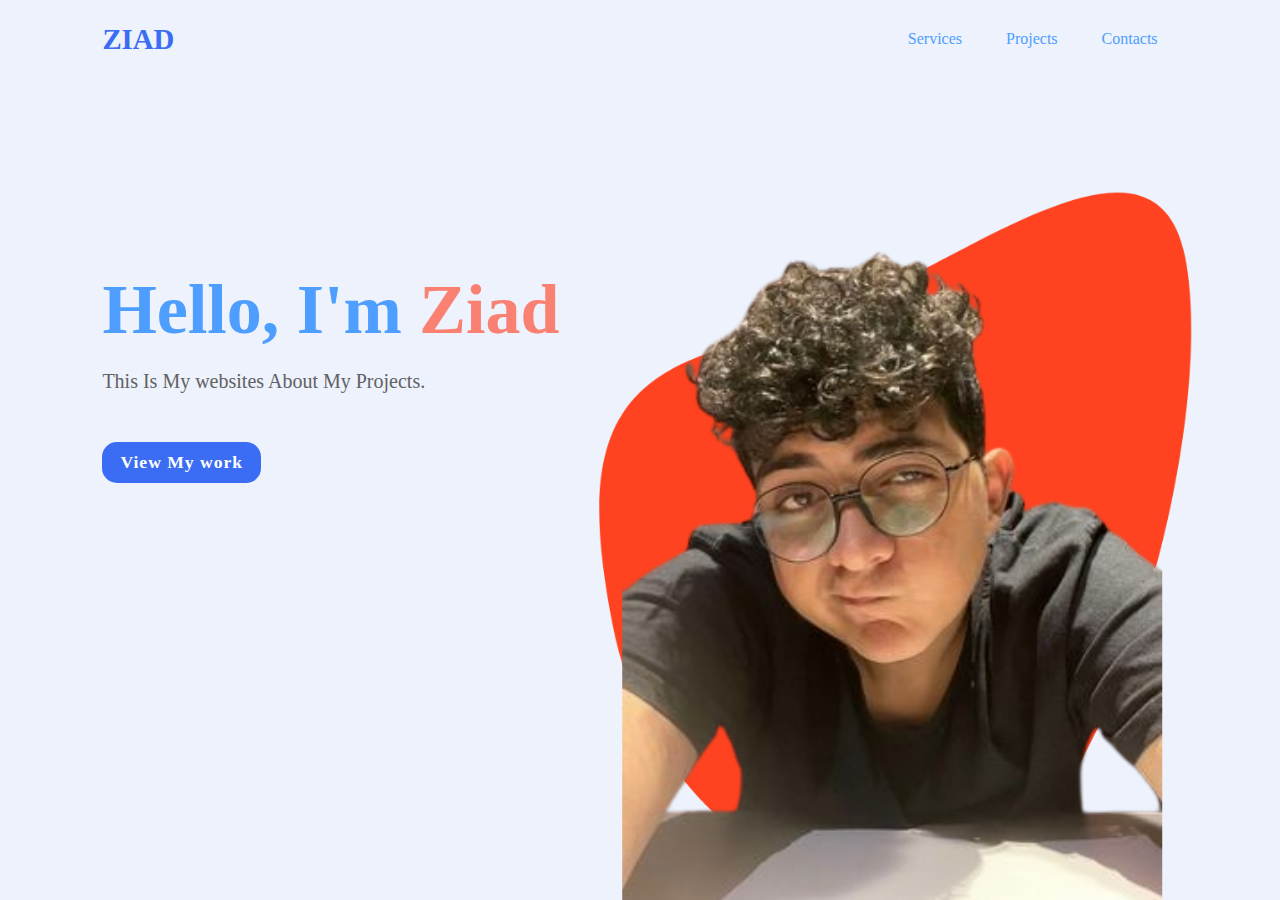
==== index.html @ b4b752c5 "Add files via upload" ====
<!DOCTYPE html>
<html lang="en">
<head>
    <meta charset="UTF-8">
    <meta name="viewport" content="width=device-width, initial-scale=1.0">
    <title>About Ziad</title>
    <link rel="stylesheet" text="text/css" href="style.css"/>
    <link rel="stylesheet" href="https://cdnjs.cloudflare.com/ajax/libs/font-awesome/6.6.0/css/all.min.css" integrity="sha512-Kc323vGBEqzTmouAECnVceyQqyqdsSiqLQISBL29aUW4U/M7pSPA/gEUZQqv1cwx4OnYxTxve5UMg5GT6L4JJg==" crossorigin="anonymous" referrerpolicy="no-referrer" />
</head>
<body>
    <div class="hero">
        <nav>
            <a href="#" class="logo">Ziad</a>
            <ul>
                <li><a href="">Services</a></li>
                <li><a href="">Projects</a></li>
                <li><a href="">Contacts</a></li>
            </ul>
        </nav>

        <div class="info">
            <h1>Hello, I'm <span>Ziad</span></h1>
            <p>This Is My websites About My Projects.</p>
            <a href="">View My work</a>
        </div>

        <div class="image-box">
            <img src="images/pattern.png" class="back-image">
            <img src="images/ziad_2-removebg-preview.png" class="main-image">
        </div>

        <div class="social-links">
            <a href="https://discord.gg/5wDFZV3utG"><i class="fab fa-discord"></i></a>
            <a href=""><i class="fab fa-github"></i></a>
            <a href="https://www.instagram.com/zeyadzeineldin/"><i class="fab fa-instagram"></i></a>
            <a href="https://open.spotify.com/user/31mowbslo7344udi6caacuaafa4y?si=a002e89d17e04e0f"><i class="fab fa-spotify"></i></a>
        </div>
    </div>
    
</body>
</html>
---- style.css ----
*{
    font-family: 'poppiins','sans-serif';
    margin: 0;
    padding: 0;
    box-sizing: border-box;
    scroll-behavior: smooth;
}

.hero{
    height: 100vh;
    width: 100%;
    background: #edf2fc;
    position: relative;
    /*
    background-image: url(images/R.jfif);
    */
}


.logo{
    color: #3a6cf4;
    text-decoration: none;
    display: flex;
    text-transform: uppercase;
    font-weight: 700;
    font-size: 1.8em;
}

nav{
    width: 84%;
    margin: auto;
    padding: 20px 0;
    display: flex;
    align-items: center;
    justify-content: space-between;
}

nav ul li{
    display: inline-block;
    list-style: none;
    margin: 10px 20px;
}

nav ul li a{
    text-decoration: none;
    color:#4e9eff;
}

nav ul li a:hover{
    color: red;
}

.info{
    margin-left: 8%;
    margin-top: 15%;
}

.info h1{
    font-size: 70px;
    color: #4e9eff;
    margin-bottom: 20px;
}

span{
    color:salmon;
}

.info p{
    color: #606163;
    line-height: 22px;
    margin-bottom: 20px;
    font-size: 20px;
}

.info a{
    color: #fff;
    background-color: #3a6cf4;
    text-decoration: none;
    font-size: 1.1em;
    font-weight: 600;
    display: inline-block;
    padding: 10px 18px;
    letter-spacing: 1px;
    border-radius: 5px;
    border-radius: 15px;
    margin: 30px 0;
    margin-bottom: 40px;
    transition: 0.7s ease;
}

.info a:hover{
    background-color: #0a49f6;
    transform: scale(1.1);
}

.image-box{
    width: 45%;
    height: 80%;
    position: absolute;
    bottom: 0;
    right: 100px;
}

.image-box img{
    height: 100%;
    position: absolute;
    left: 50%;
    bottom: 0;
    transform: translateX(-50%);
    transition: bottom 1s, left 1s;
}

.image-box:hover .back-image{
    bottom: 40px;
}

.image-box:hover .main-image{
    left: 54%;
}

.social-links{
    margin-left: 8%;
    margin-top: 100px;
}

.social-links a{
    font-size: 30px;
    color: #606163;
    margin-right: 20px;
}

.social-links a:hover{
    color: #3a6cf4;
}
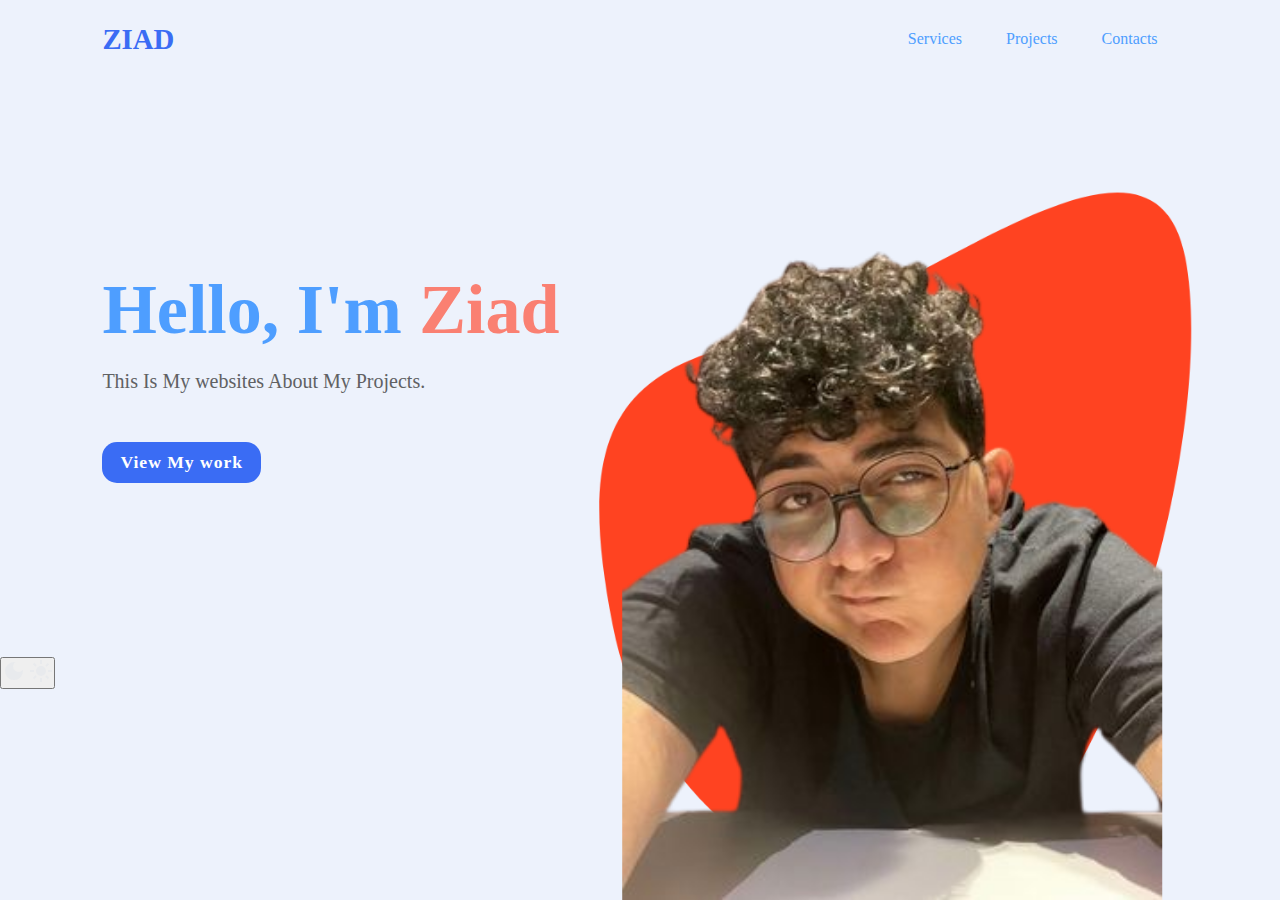
==== commit 424cd863: "Update index.html" ====
--- a/index.html
+++ b/index.html
@@ -35,7 +35,12 @@
             <a href="https://www.instagram.com/zeyadzeineldin/"><i class="fab fa-instagram"></i></a>
             <a href="https://open.spotify.com/user/31mowbslo7344udi6caacuaafa4y?si=a002e89d17e04e0f"><i class="fab fa-spotify"></i></a>
         </div>
+
+        <button id="theme-switch">
+    <svg xmlns="http://www.w3.org/2000/svg" height="24px" viewBox="0 -960 960 960" width="24px" fill="#e8eaed"><path d="M480-120q-150 0-255-105T120-480q0-150 105-255t255-105q14 0 27.5 1t26.5 3q-41 29-65.5 75.5T444-660q0 90 63 153t153 63q55 0 101-24.5t75-65.5q2 13 3 26.5t1 27.5q0 150-105 255T480-120Z"/></svg>
+    <svg xmlns="http://www.w3.org/2000/svg" height="24px" viewBox="0 -960 960 960" width="24px" fill="#e8eaed"><path d="M480-280q-83 0-141.5-58.5T280-480q0-83 58.5-141.5T480-680q83 0 141.5 58.5T680-480q0 83-58.5 141.5T480-280ZM200-440H40v-80h160v80Zm720 0H760v-80h160v80ZM440-760v-160h80v160h-80Zm0 720v-160h80v160h-80ZM256-650l-101-97 57-59 96 100-52 56Zm492 496-97-101 53-55 101 97-57 59Zm-98-550 97-101 59 57-100 96-56-52ZM154-212l101-97 55 53-97 101-59-57Z"/></svg>
+</button>
     </div>
     
 </body>
-</html>+</html>
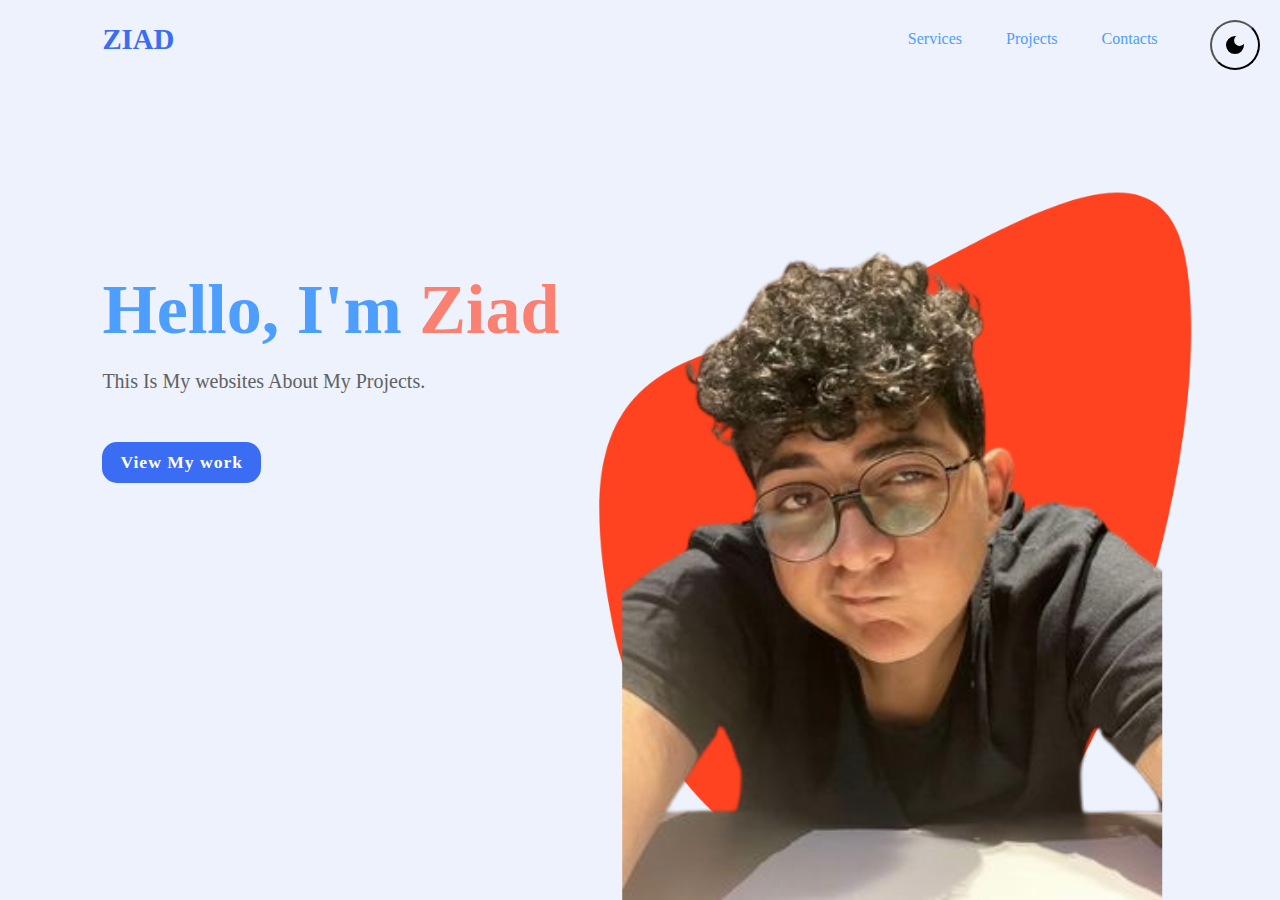
==== commit b2c69893: "Update index.html" ====
--- a/index.html
+++ b/index.html
@@ -35,8 +35,9 @@
             <a href="https://www.instagram.com/zeyadzeineldin/"><i class="fab fa-instagram"></i></a>
             <a href="https://open.spotify.com/user/31mowbslo7344udi6caacuaafa4y?si=a002e89d17e04e0f"><i class="fab fa-spotify"></i></a>
         </div>
-
-        <button id="theme-switch">
+        
+        <div>
+<button id="theme-switch">
     <svg xmlns="http://www.w3.org/2000/svg" height="24px" viewBox="0 -960 960 960" width="24px" fill="#e8eaed"><path d="M480-120q-150 0-255-105T120-480q0-150 105-255t255-105q14 0 27.5 1t26.5 3q-41 29-65.5 75.5T444-660q0 90 63 153t153 63q55 0 101-24.5t75-65.5q2 13 3 26.5t1 27.5q0 150-105 255T480-120Z"/></svg>
     <svg xmlns="http://www.w3.org/2000/svg" height="24px" viewBox="0 -960 960 960" width="24px" fill="#e8eaed"><path d="M480-280q-83 0-141.5-58.5T280-480q0-83 58.5-141.5T480-680q83 0 141.5 58.5T680-480q0 83-58.5 141.5T480-280ZM200-440H40v-80h160v80Zm720 0H760v-80h160v80ZM440-760v-160h80v160h-80Zm0 720v-160h80v160h-80ZM256-650l-101-97 57-59 96 100-52 56Zm492 496-97-101 53-55 101 97-57 59Zm-98-550 97-101 59 57-100 96-56-52ZM154-212l101-97 55 53-97 101-59-57Z"/></svg>
 </button>
--- a/style.css
+++ b/style.css
@@ -131,4 +131,34 @@
 
 .social-links a:hover{
     color: #3a6cf4;
-}+}
+
+#theme-switch{
+    height: 50px;
+    width: 50px;
+    padding: 0;
+    border-radius: 50%;
+    background-color: var(--base-variant);
+    display: flex;
+    justify-content: center;
+    align-items: center;
+    position: fixed;
+    top: 20px;
+    right: 20px;
+}
+
+#theme-switch svg{
+    fill: var(--primary-color);
+}
+
+#theme-switch svg:last-child{
+    display: none;
+}
+
+.darkmode #theme-switch svg:first-child{
+    display: none;
+}
+
+.darkmode #theme-switch svg:last-child{
+    display: block;
+}
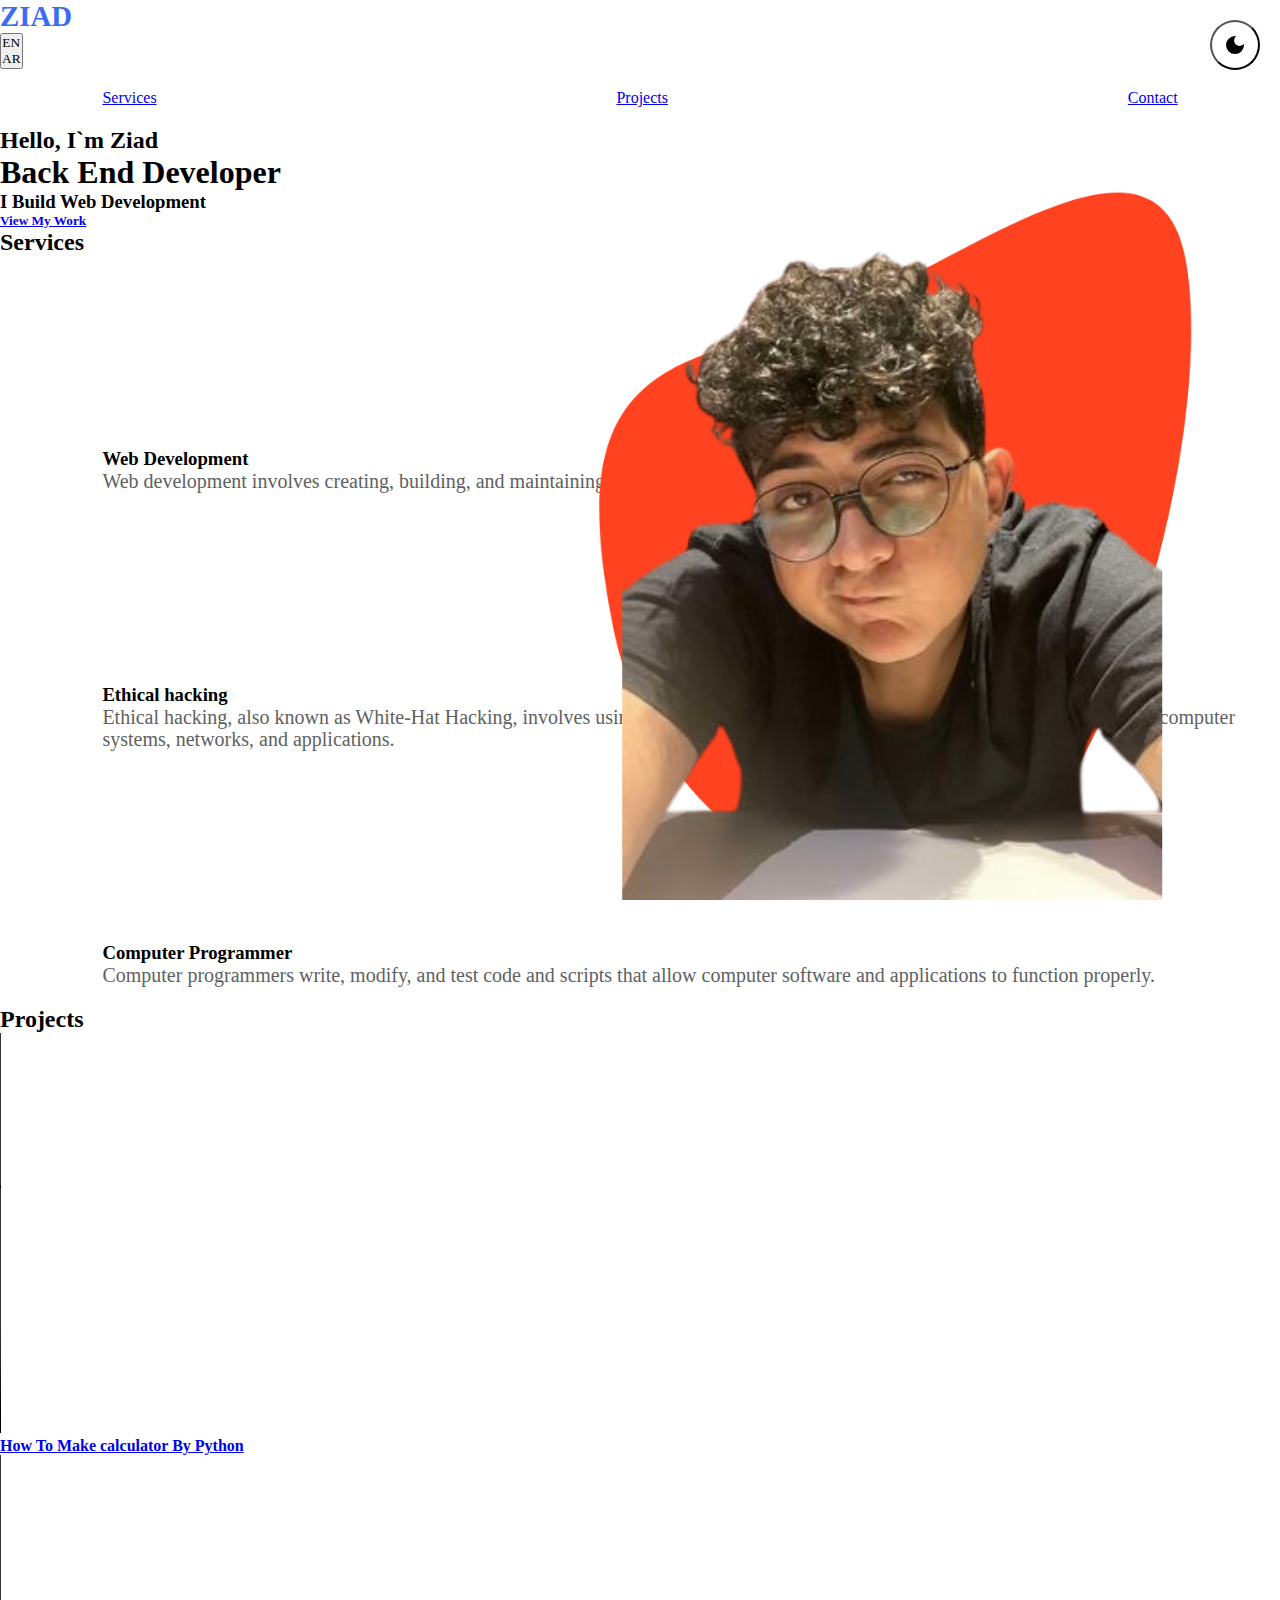
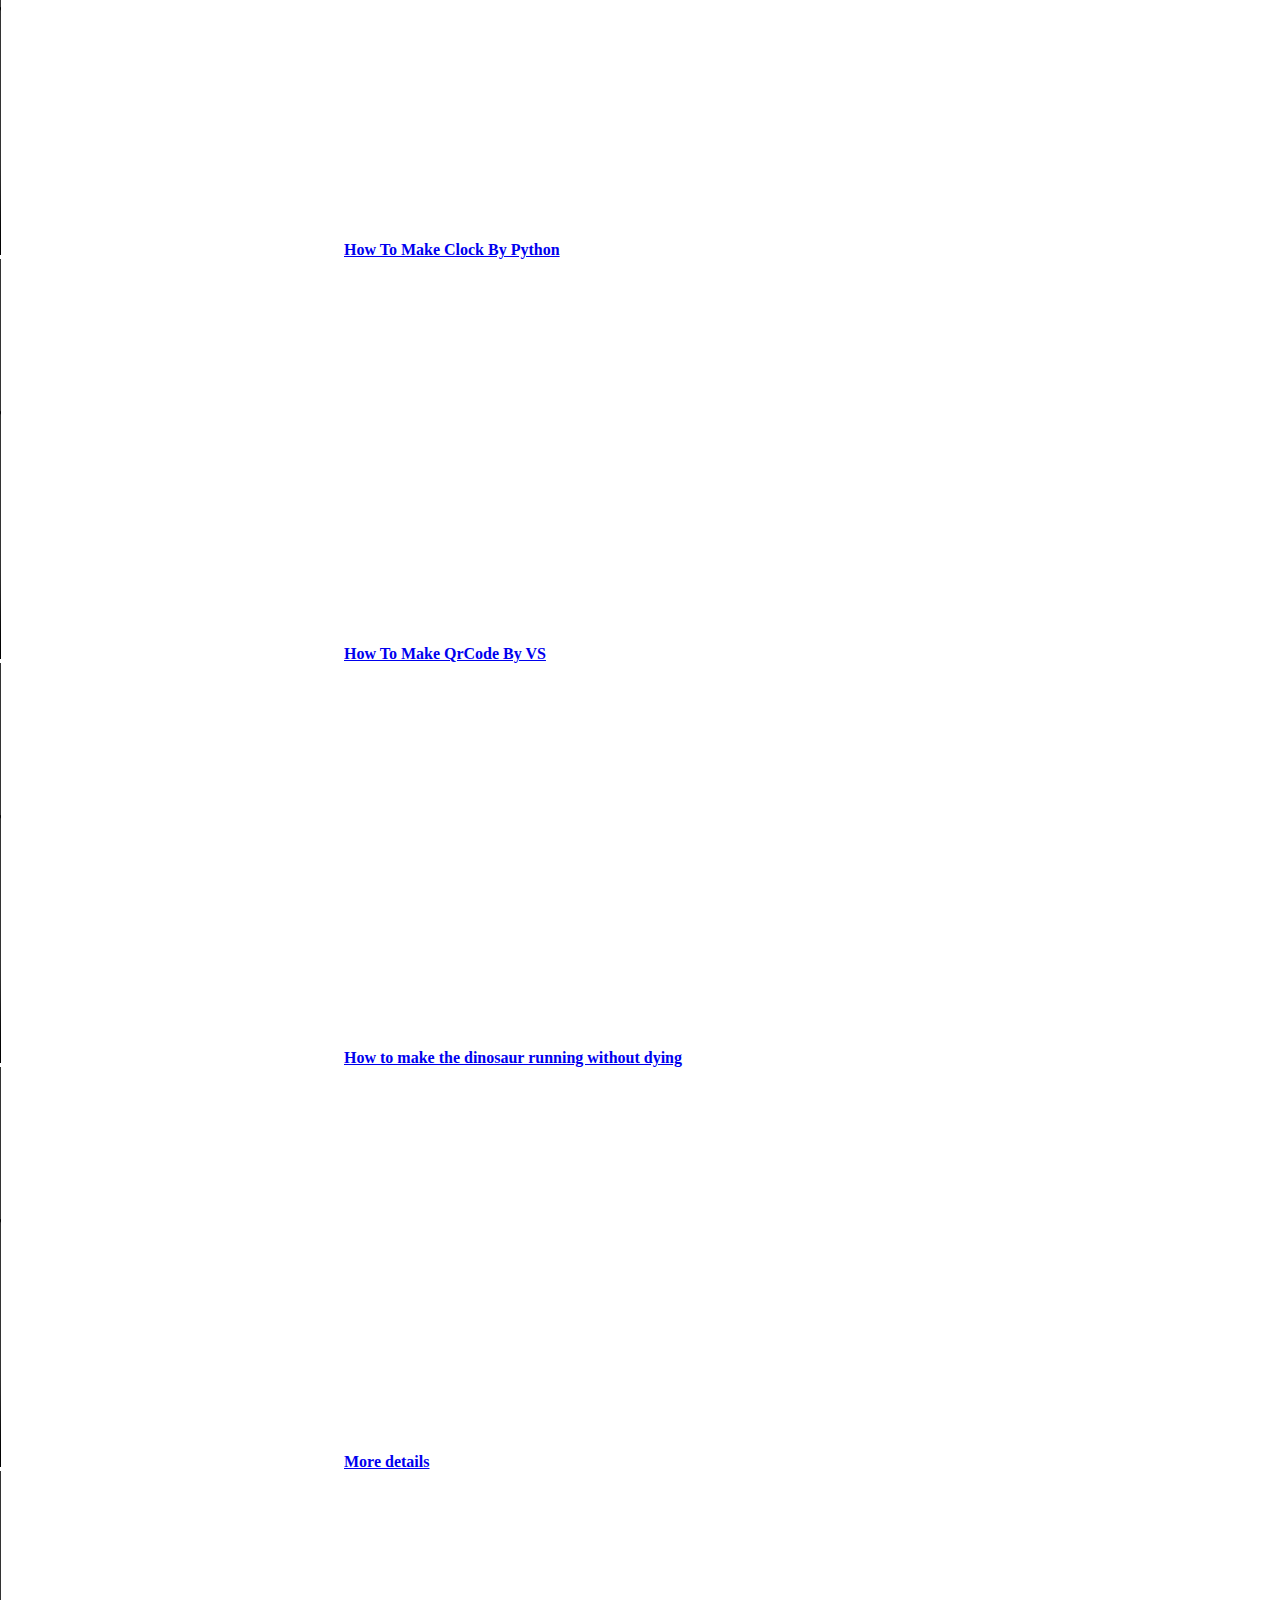
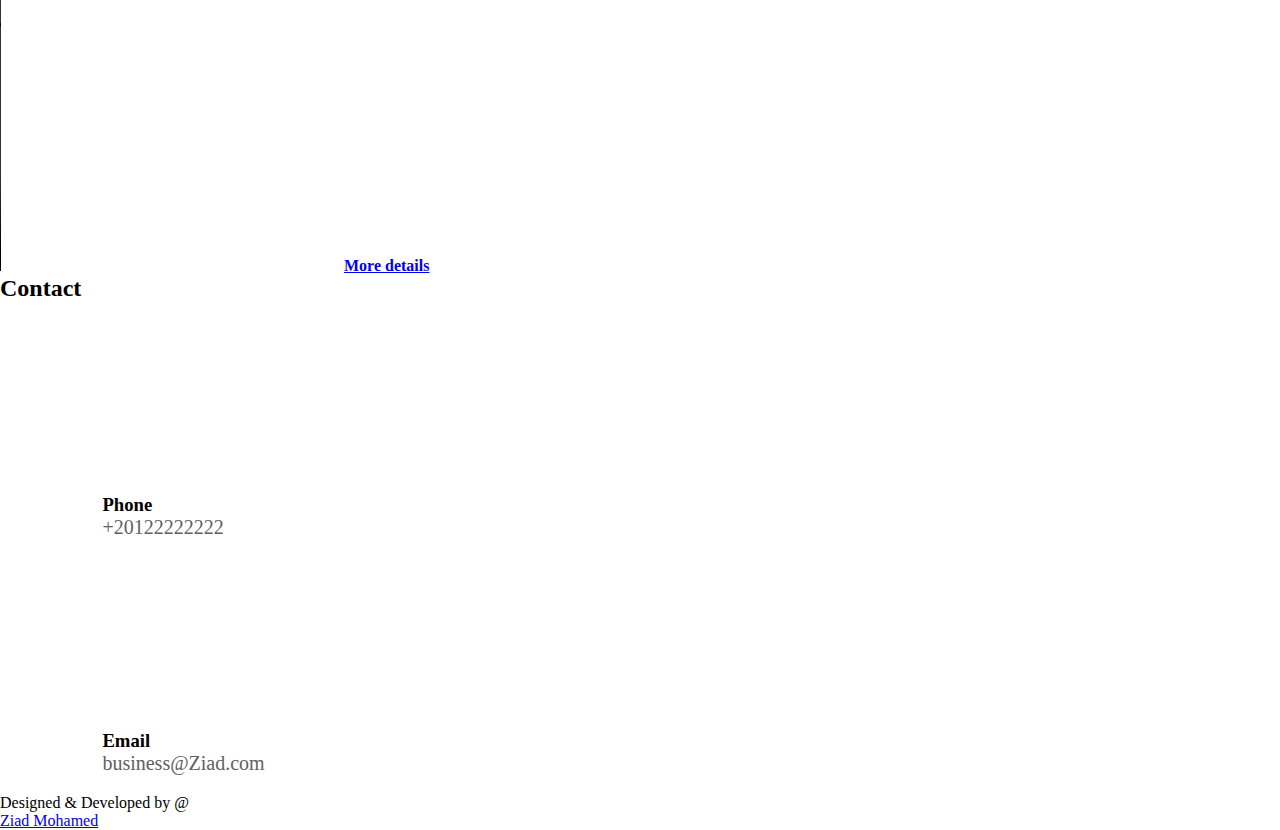
==== commit 065ae705: "Update index.html" ====
--- a/index.html
+++ b/index.html
@@ -3,45 +3,224 @@
 <head>
     <meta charset="UTF-8">
     <meta name="viewport" content="width=device-width, initial-scale=1.0">
-    <title>About Ziad</title>
+    <link rel="shortcut icon" type="x-icon" href="images/Matrix Logo.jpg">
+    <title>Ziad WebSite</title>
     <link rel="stylesheet" text="text/css" href="style.css"/>
+    <script type="text/javascript"src="dark-theme.js" defer></script>
     <link rel="stylesheet" href="https://cdnjs.cloudflare.com/ajax/libs/font-awesome/6.6.0/css/all.min.css" integrity="sha512-Kc323vGBEqzTmouAECnVceyQqyqdsSiqLQISBL29aUW4U/M7pSPA/gEUZQqv1cwx4OnYxTxve5UMg5GT6L4JJg==" crossorigin="anonymous" referrerpolicy="no-referrer" />
 </head>
 <body>
-    <div class="hero">
-        <nav>
-            <a href="#" class="logo">Ziad</a>
-            <ul>
-                <li><a href="">Services</a></li>
-                <li><a href="">Projects</a></li>
-                <li><a href="">Contacts</a></li>
-            </ul>
+
+    <header>
+        <a href="#" class="logo">Ziad</a>
+
+        <button id="theme-switch">
+            <svg xmlns="http://www.w3.org/2000/svg" height="24px" viewBox="0 -960 960 960" width="24px" fill="#e8eaed"><path d="M480-120q-150 0-255-105T120-480q0-150 105-255t255-105q14 0 27.5 1t26.5 3q-41 29-65.5 75.5T444-660q0 90 63 153t153 63q55 0 101-24.5t75-65.5q2 13 3 26.5t1 27.5q0 150-105 255T480-120Z"/></svg>
+            <svg xmlns="http://www.w3.org/2000/svg" height="24px" viewBox="0 -960 960 960" width="24px" fill="#e8eaed"><path d="M480-280q-83 0-141.5-58.5T280-480q0-83 58.5-141.5T480-680q83 0 141.5 58.5T680-480q0 83-58.5 141.5T480-280ZM200-440H40v-80h160v80Zm720 0H760v-80h160v80ZM440-760v-160h80v160h-80Zm0 720v-160h80v160h-80ZM256-650l-101-97 57-59 96 100-52 56Zm492 496-97-101 53-55 101 97-57 59Zm-98-550 97-101 59 57-100 96-56-52ZM154-212l101-97 55 53-97 101-59-57Z"/></svg>
+        </button>
+        <button id="language">
+            <option class="en1" id="btn-en" onclick="changeLanguage('en')">EN</option>
+            <option class="ar1" id="btn-ar" onclick="changeLanguage('ar')">AR</option>
+        </button>
+        <nav class="navigation">
+            <a id="content" href="#Services">Services</a>
+            <a id="mshry3" href="#Projects">Projects</a>
+            <a id="klmny" href="#Contact">Contact</a>
         </nav>
-
-        <div class="info">
-            <h1>Hello, I'm <span>Ziad</span></h1>
-            <p>This Is My websites About My Projects.</p>
-            <a href="">View My work</a>
-        </div>
-
-        <div class="image-box">
-            <img src="images/pattern.png" class="back-image">
-            <img src="images/ziad_2-removebg-preview.png" class="main-image">
-        </div>
-
-        <div class="social-links">
-            <a href="https://discord.gg/5wDFZV3utG"><i class="fab fa-discord"></i></a>
-            <a href=""><i class="fab fa-github"></i></a>
-            <a href="https://www.instagram.com/zeyadzeineldin/"><i class="fab fa-instagram"></i></a>
-            <a href="https://open.spotify.com/user/31mowbslo7344udi6caacuaafa4y?si=a002e89d17e04e0f"><i class="fab fa-spotify"></i></a>
-        </div>
-        
+    </header>
+
+    <div class="image-box">
+        <img src="images/pattern.png" class="back-image">
+        <img src="images/ziad_2-removebg-preview.png" class="main-image">
+    </div>
+
+
+    <section class="main">
         <div>
-<button id="theme-switch">
-    <svg xmlns="http://www.w3.org/2000/svg" height="24px" viewBox="0 -960 960 960" width="24px" fill="#e8eaed"><path d="M480-120q-150 0-255-105T120-480q0-150 105-255t255-105q14 0 27.5 1t26.5 3q-41 29-65.5 75.5T444-660q0 90 63 153t153 63q55 0 101-24.5t75-65.5q2 13 3 26.5t1 27.5q0 150-105 255T480-120Z"/></svg>
-    <svg xmlns="http://www.w3.org/2000/svg" height="24px" viewBox="0 -960 960 960" width="24px" fill="#e8eaed"><path d="M480-280q-83 0-141.5-58.5T280-480q0-83 58.5-141.5T480-680q83 0 141.5 58.5T680-480q0 83-58.5 141.5T480-280ZM200-440H40v-80h160v80Zm720 0H760v-80h160v80ZM440-760v-160h80v160h-80Zm0 720v-160h80v160h-80ZM256-650l-101-97 57-59 96 100-52 56Zm492 496-97-101 53-55 101 97-57 59Zm-98-550 97-101 59 57-100 96-56-52ZM154-212l101-97 55 53-97 101-59-57Z"/></svg>
-</button>
-    </div>
+            <h2 id="ana">Hello, I`m Ziad<br>
+                <h1 id="back">Back End Developer</h1></h2>
+            <h3 id="i">I Build Web Development</h3>
+            <a href="#Projects" class="main-btn"><h5 id="view">View My Work</h5></a>
+            <div class="social-icons">
+                <a href="https://discord.gg/5wDFZV3utG"><i class="fab fa-discord"></i></a>
+                <a href="https://github.com/Ziad0000"><i class="fab fa-github"></i></a>
+                <a href="https://www.instagram.com/ziad_zeineldin"><i class="fab fa-instagram"></i></a>
+                <a href="https://open.spotify.com/user/31mowbslo7344udi6caacuaafa4y?si=a002e89d17e04e0f"><i class="fab fa-spotify"></i></a>
+            </div>
+
+            </div>
+    </section>
+
+    <section  class="cards" id="services">
+        <section id="Services"></section>
+        <h2 id="s" class="title">Services</h2>
+        <div class="content">
+            <div class="card">
+                <div class="icon">
+                    <i class="fas fa-code"></i>
+                </div>
+                <div class="info">
+                    <h3 id="web">Web Development</h3>
+                    <p id="web2">Web development involves creating, building, and maintaining websites and web applications.</p>
+                </div>
+            </div>
+            <div class="card">
+                <div class="icon">
+                    <i class="fas fa-user-secret"></i>
+                </div>
+                <div class="info">
+                    <h3 id="hack">Ethical hacking</h3>
+                    <p id="hack2">Ethical hacking, also known as White-Hat Hacking, involves using hacking techniques to identify and fix security vulnerabilities in computer systems, networks, and applications.</p>
+                </div>
+            </div>
+            <div class="card">
+                <div class="icon">
+                    <i class="fas fa-laptop-code"></i>
+                </div>
+                <div class="info">
+                    <h3 id="cp">Computer Programmer</h3>
+                    <p id="cp2"> Computer programmers write, modify, and test code and scripts that allow computer software and applications to function properly.</p>
+                </div>
+            </div>
+        </div>
+    </section>       
+    <section class="projects" id="projects">
+        <section id="Projects"></section>
+        <h2 id="p" class="title">Projects</h2>
+        <div class="content">
+            <div class="project-card">
+                <div class="project-video">
+
+                </div>
+                <div class="project-info">
+                    <p class="project-category"></p>
+                    <strong class="project-title">
+                        <div class="videos">
+                        <video width="340px" height="400px"  controls>
+                            <source src="Dinosuor.mp4" type="video/mp4">
+                            <source src="" type="video/ogg">
+                        </video>
+                        </div>
+                        <a id="azay" href="#" class="more-details">How To Make calculator By Python</a>
+                    </strong>
+                </div>
+            </div>
+            <div class="project-card">
+                <div class="project-image">
+
+                </div>
+                <div class="project-info">
+                    <p class="project-category"></p>
+                    <strong class="project-title">
+                        <video width="340px" height="400px"  controls>
+                            <source src="Dinosuor.mp4" type="video/mp4">
+                            <source src="" type="video/ogg">
+                        </video>
+                        <a id="azay2" href="#" class="more-details">How To Make Clock By Python</a>
+                    </strong>
+                </div>
+            </div>
+            <div class="project-card">
+                <div class="project-image">
+
+                </div>
+                <div class="project-info">
+                    <p class="project-category"></p>
+                    <strong class="project-title">
+                        <video width="340px" height="400px"  controls>
+                            <source src="Dinosuor.mp4" type="video/mp4">
+                            <source src="" type="video/ogg">
+                        </video>
+                        <a id="azay3" href="#" class="more-details">How To Make QrCode By VS</a>
+                    </strong>
+                </div>
+            </div>
+            <div class="project-card">
+                <div class="project-image">
+
+                </div>
+                <div class="project-info">
+                    <p class="project-category"></p>
+                    <strong class="project-title">
+                        <video width="340px" height="400px"  controls>
+                            <source src="Dinosuor.mp4" type="video/mp4">
+                            <source src="" type="video/ogg">
+                        </video>
+                        <a id="azay4" href="#" class="more-details">How to make the dinosaur running without dying</a>
+                    </strong>
+                </div>
+            </div>
+            <div class="project-card">
+                <div class="project-image">
+
+                </div>
+                <div class="project-info">
+                    <p class="project-category"></p>
+                    <strong class="project-title">
+                        <video width="340px" height="400px"  controls>
+                            <source src="part 1.mp4" type="video/mp4">
+                            <source src="" type="video/ogg">
+                        </video>
+                        <a id="azay5" href="#" class="more-details">More details</a>
+                    </strong>
+                </div>
+            </div>
+            <div class="project-card">
+                <div class="project-image">
+
+                </div>
+                <div class="project-info">
+                    <p class="project-category"></p>
+                    <strong class="project-title">
+                        <video width="340px" height="400px"  controls>
+                            <source src="part 1.mp4" type="video/mp4">
+                            <source src="" type="video/ogg">
+                        </video>
+                        <a id="azay6" href="#" class="more-details">More details</a>
+                    </strong>
+                </div>
+            </div>
+        </div>
+    </section>
+
+    <section class="Contact" id="Contact">
+        <section id="Contact"></section>
+        <h2 id="c" class="title">Contact</h2>
+        <div class="content">
+            <div class="card">
+                <div class="icon">
+                    <i class="fas fa-phone"></i>
+                </div>
+                <div class="info">
+                    <h3 id="phone">Phone</h3>
+                    <p>+20122222222</p>
+                </div>
+            </div>
+            <div class="card">
+                <div class="icon">
+                    <i class="fas fa-envelope"></i>
+                </div>
+                <div class="info">
+                    <h3 id="e">Email</h3>
+                    <p>business@Ziad.com</p>
+                </div>
+            </div>
+        </div>
+    </section>
     
+    <footer class="footer">
+        <p id="design" class="footer-title">Designed & Developed by @</p>
+        <div>
+            <a id="ziad" href="#" class="ziad">Ziad Mohamed</a>
+        </div>
+        <div class="social-icons">
+            <a href="#"><i class="fab fa-linkedin"></i></a>
+            <a href="#"><i class="fab fa-twitter"></i></a>
+            <a href="https://www.instagram.com/ziad_zeineldin   "><i class="fab fa-instagram"></i></a>
+            <a href="#"><i class="fab fa-youtube"></i></a>
+        </div>
+    </footer>
+
+
 </body>
 </html>
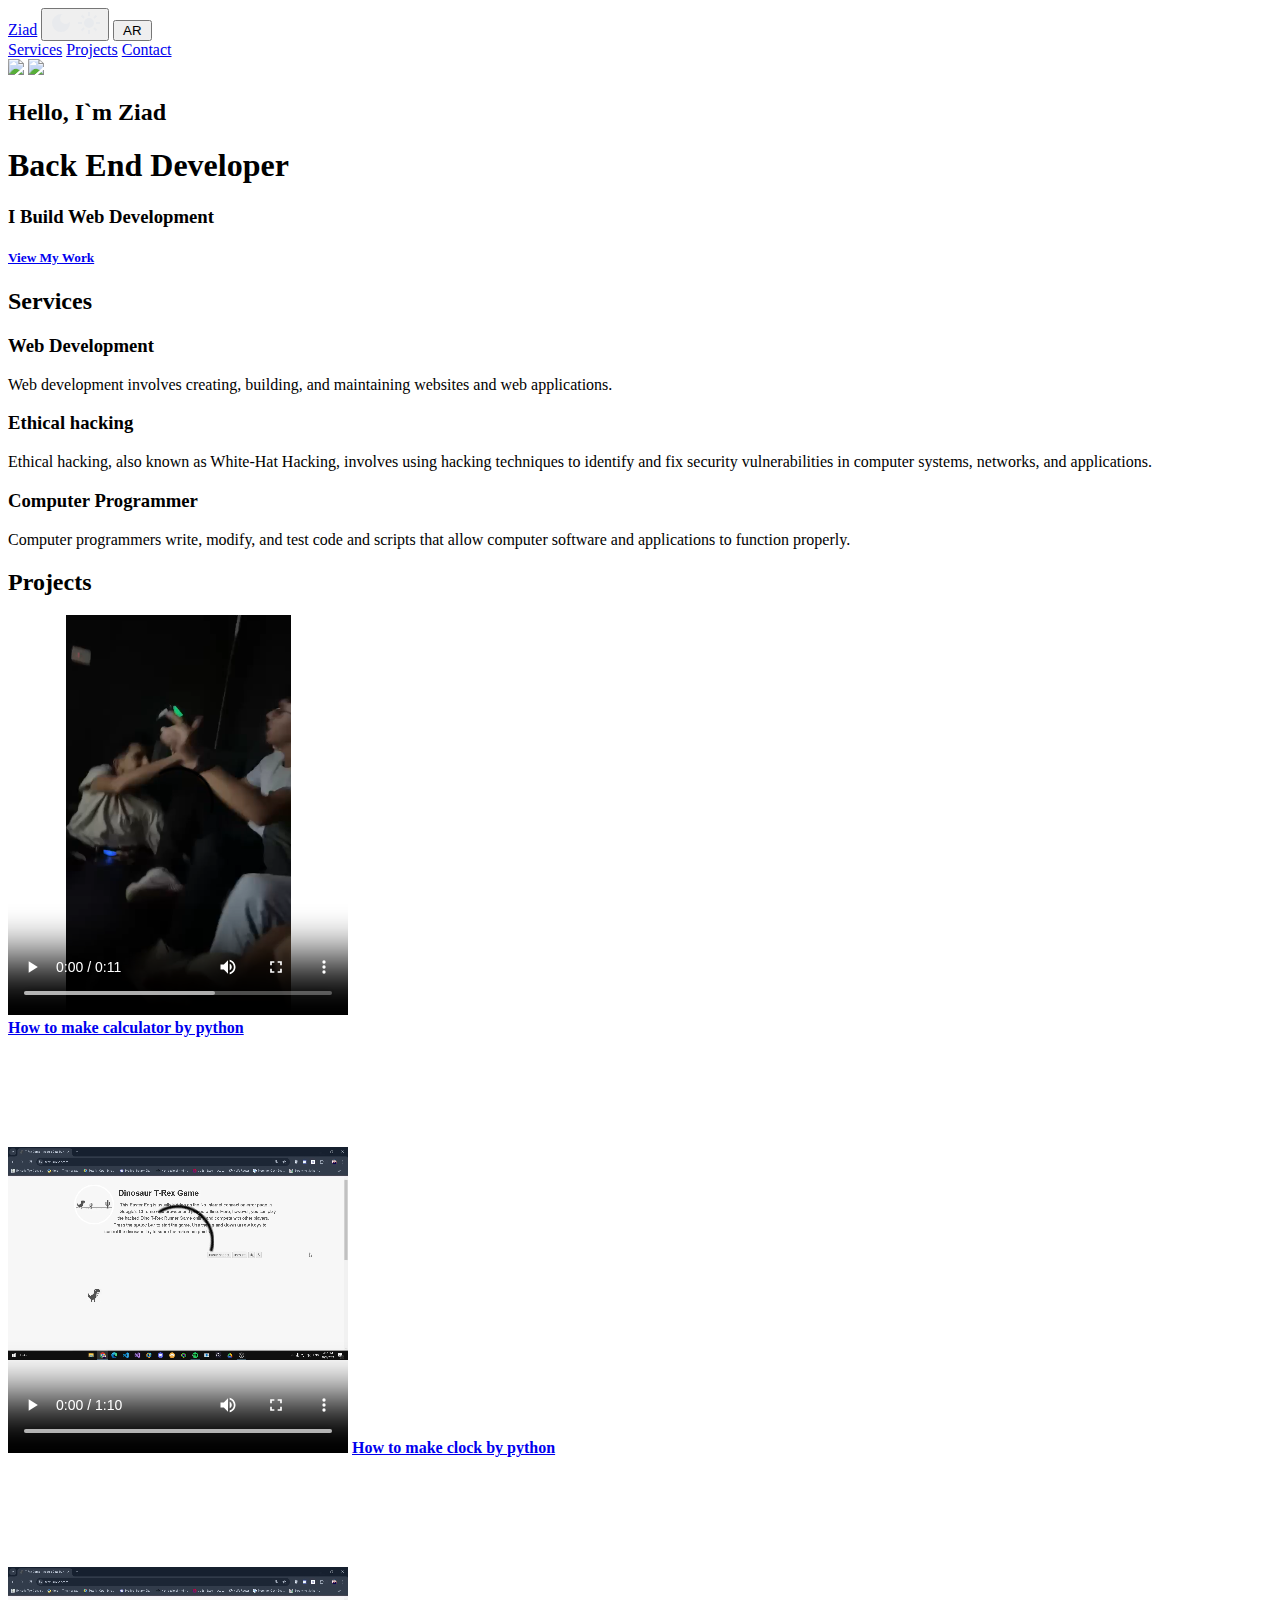
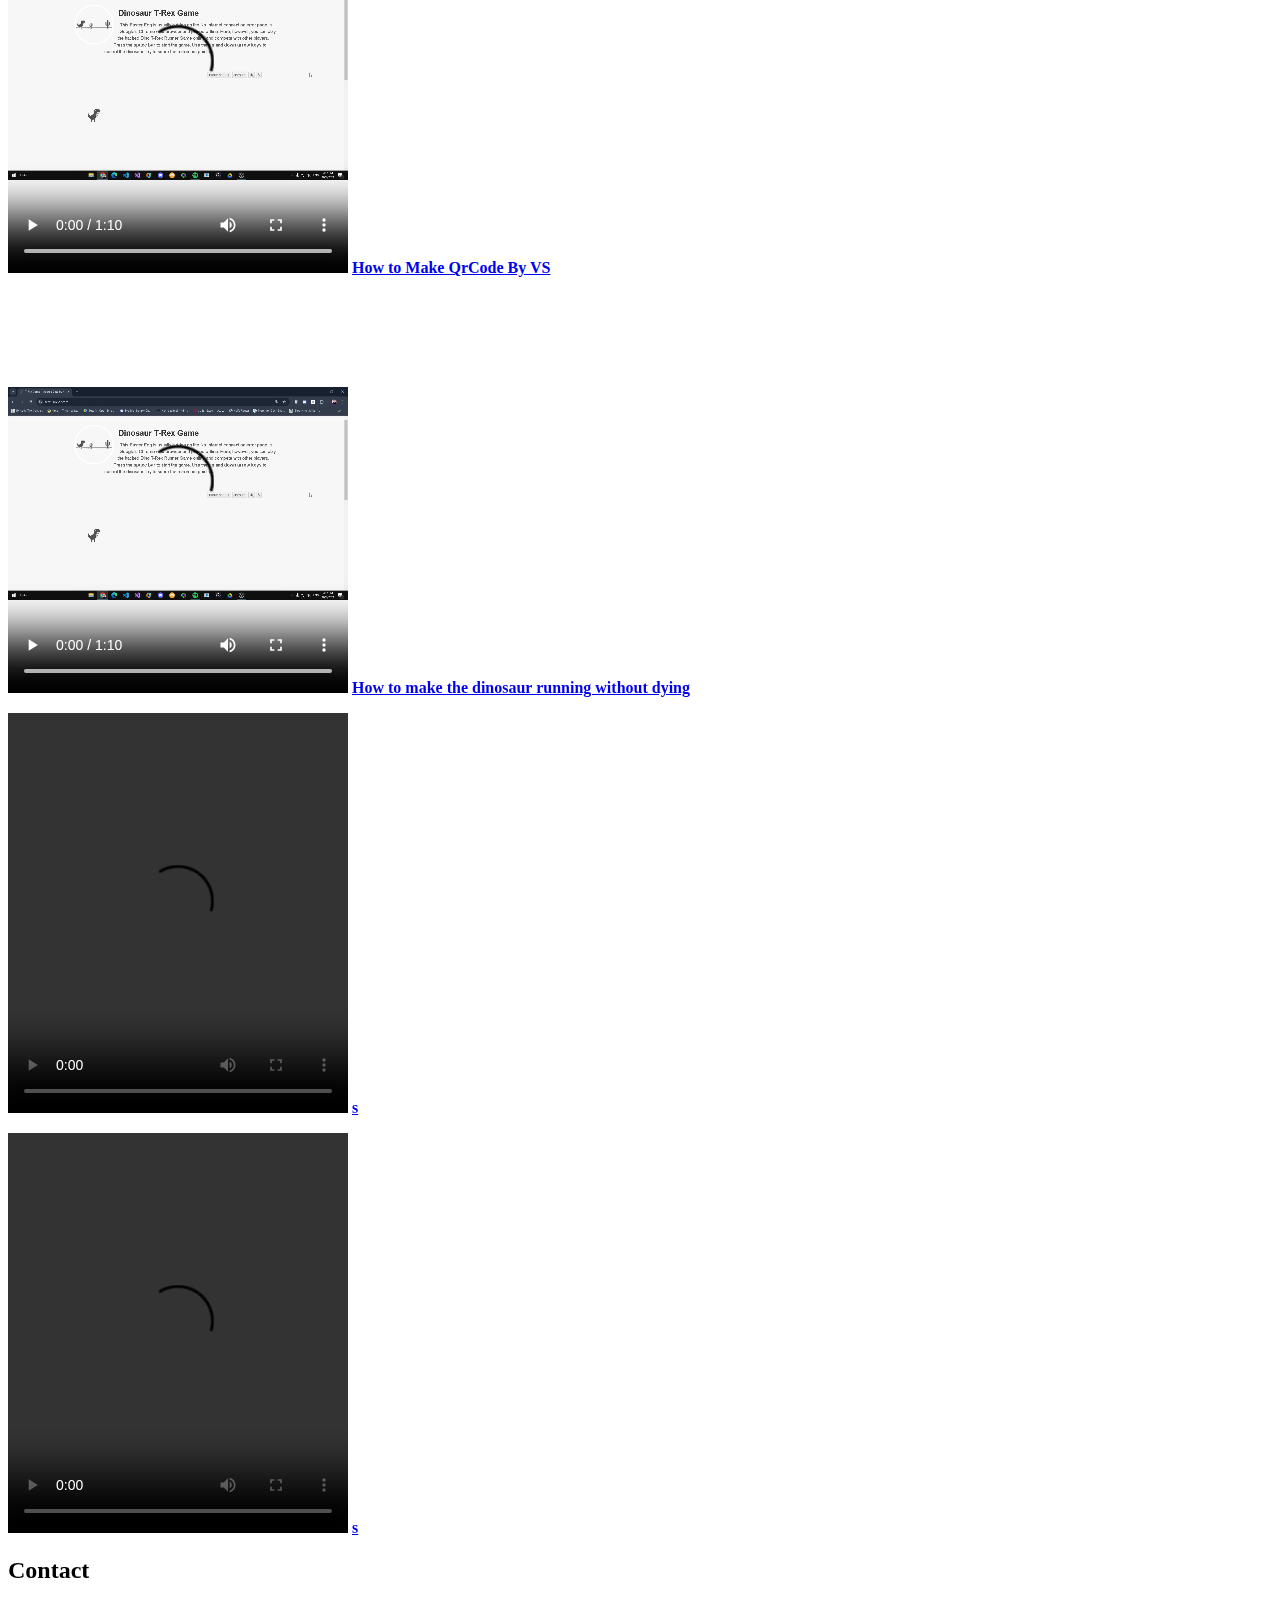
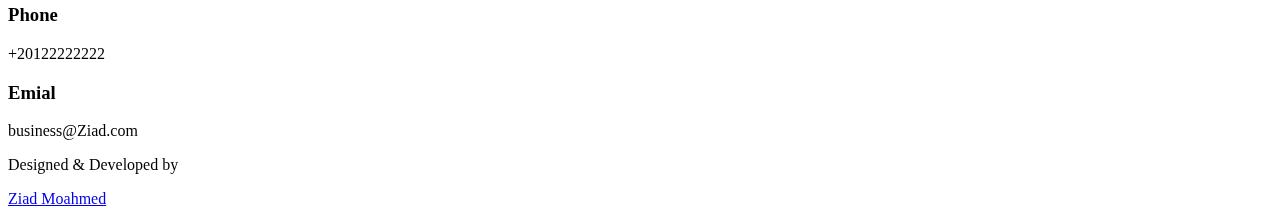
==== commit 77bba8a7: "Add files via upload" ====
--- a/index.html
+++ b/index.html
@@ -97,7 +97,7 @@
                     <strong class="project-title">
                         <div class="videos">
                         <video width="340px" height="400px"  controls>
-                            <source src="Dinosuor.mp4" type="video/mp4">
+                            <source src="el shbab.mp4" type="video/mp4">
                             <source src="" type="video/ogg">
                         </video>
                         </div>
@@ -223,4 +223,4 @@
 
 
 </body>
-</html>
+</html>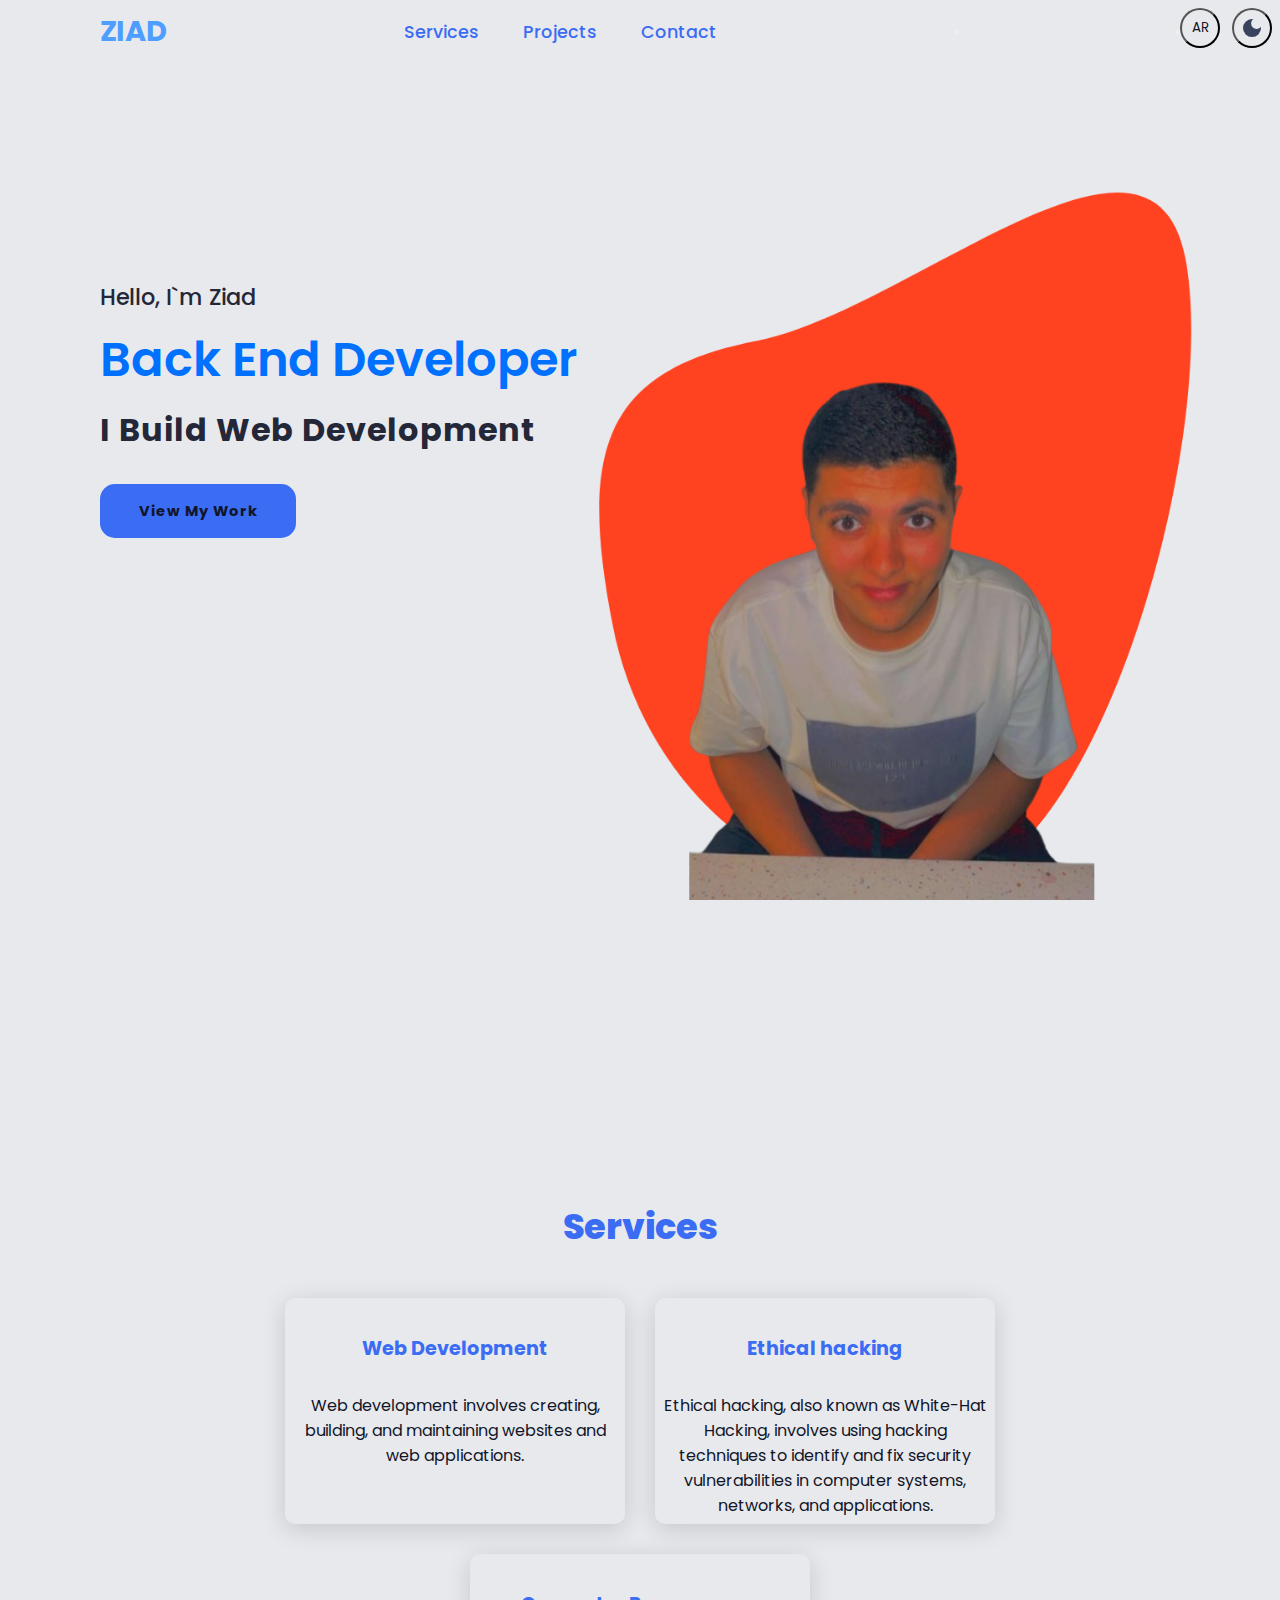
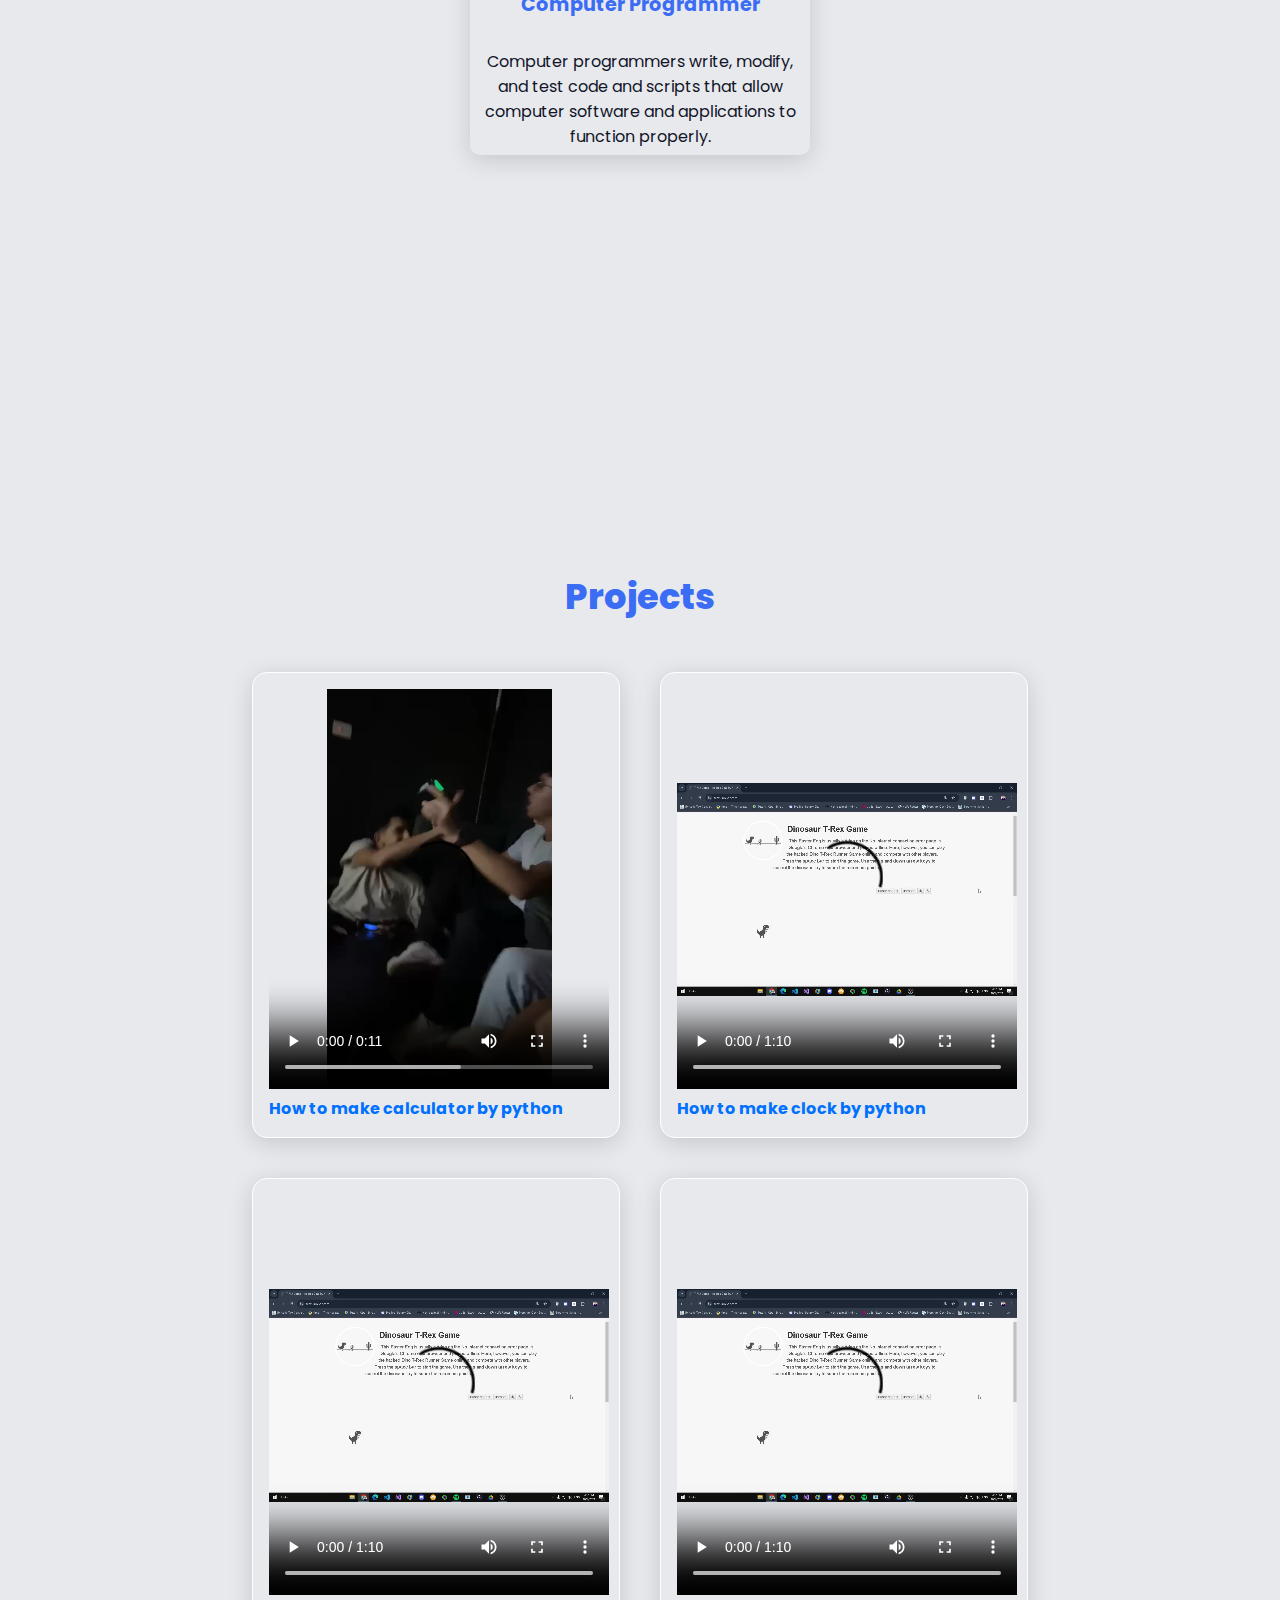
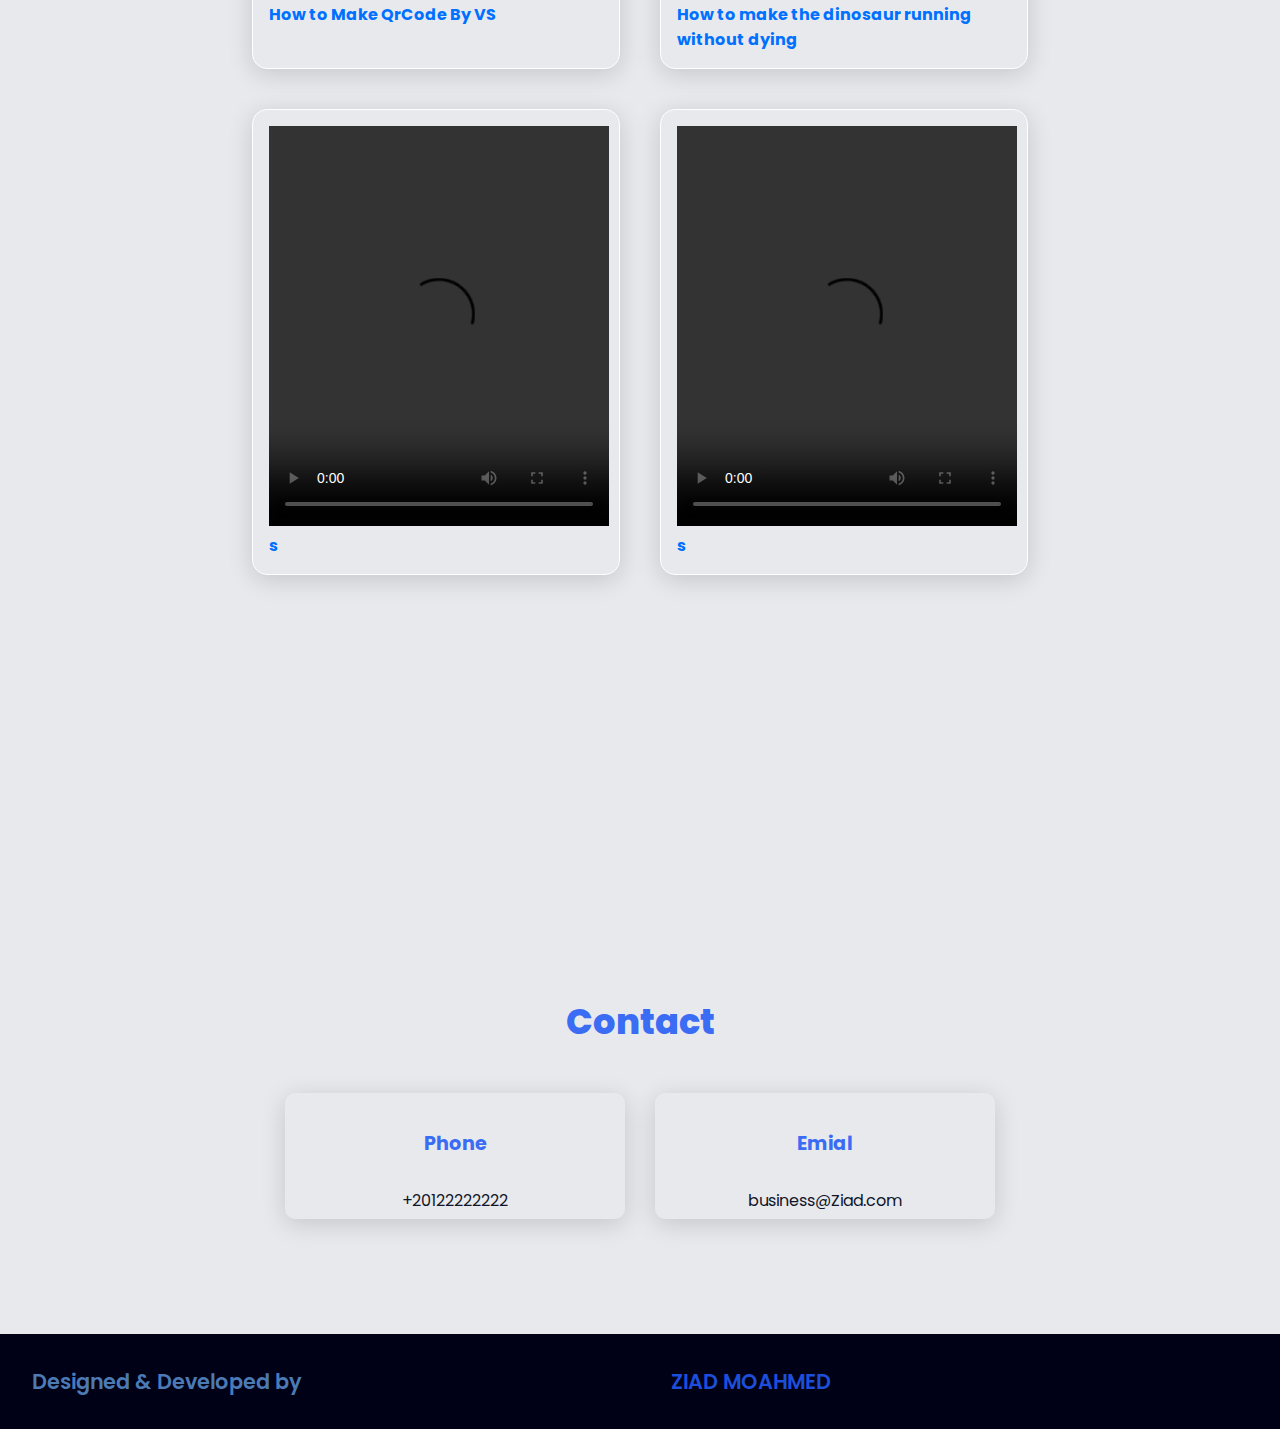
==== commit 2c8666d0: "Update index.html" ====
--- a/index.html
+++ b/index.html
@@ -12,26 +12,37 @@
 <body>
 
     <header>
-        <a href="#" class="logo">Ziad</a>
-
-        <button id="theme-switch">
+       <a href="#" class="logo">Ziad</a>
+
+         <button id="theme-switch">
             <svg xmlns="http://www.w3.org/2000/svg" height="24px" viewBox="0 -960 960 960" width="24px" fill="#e8eaed"><path d="M480-120q-150 0-255-105T120-480q0-150 105-255t255-105q14 0 27.5 1t26.5 3q-41 29-65.5 75.5T444-660q0 90 63 153t153 63q55 0 101-24.5t75-65.5q2 13 3 26.5t1 27.5q0 150-105 255T480-120Z"/></svg>
             <svg xmlns="http://www.w3.org/2000/svg" height="24px" viewBox="0 -960 960 960" width="24px" fill="#e8eaed"><path d="M480-280q-83 0-141.5-58.5T280-480q0-83 58.5-141.5T480-680q83 0 141.5 58.5T680-480q0 83-58.5 141.5T480-280ZM200-440H40v-80h160v80Zm720 0H760v-80h160v80ZM440-760v-160h80v160h-80Zm0 720v-160h80v160h-80ZM256-650l-101-97 57-59 96 100-52 56Zm492 496-97-101 53-55 101 97-57 59Zm-98-550 97-101 59 57-100 96-56-52ZM154-212l101-97 55 53-97 101-59-57Z"/></svg>
         </button>
-        <button id="language">
-            <option class="en1" id="btn-en" onclick="changeLanguage('en')">EN</option>
-            <option class="ar1" id="btn-ar" onclick="changeLanguage('ar')">AR</option>
-        </button>
+
         <nav class="navigation">
+            <ul id="nav-links">
             <a id="content" href="#Services">Services</a>
             <a id="mshry3" href="#Projects">Projects</a>
             <a id="klmny" href="#Contact">Contact</a>
+            <button id="language">
+                <ul>
+                <option class="en1" id="btn-en" onclick="changeLanguage('en')">EN</option>
+                <option class="ar1" id="btn-ar" onclick="changeLanguage('ar')">AR</option>
+                </ul>
+            </button>
+            </ul>
         </nav>
+        <button class="icon2" onclick="toggleMenu()">
+            <i class="fa-solid fa-x"></i>
+        </button>
+        <button class="icon" onclick="toggleMenu()">
+            <i class="fa fa-bars"></i>
+        </button>
     </header>
 
     <div class="image-box">
         <img src="images/pattern.png" class="back-image">
-        <img src="images/ziad_2-removebg-preview.png" class="main-image">
+        <img src="images/ahmed-removebg-preview.png" class="main-image">
     </div>
 
 
@@ -223,4 +234,4 @@
 
 
 </body>
-</html>+</html>
--- a/style.css
+++ b/style.css
@@ -0,0 +1,484 @@
+@import url('https://fonts.googleapis.com/css2?family=Poppins:ital,wght@0,100;0,200;0,300;0,400;0,500;0,600;0,700;0,800;0,900;1,100;1,200;1,300;1,400;1,500;1,600;1,700;1,800;1,900&display=swap');
+
+*{
+    font-family: "Poppins", sans-serif ;
+    margin: 0;
+    padding: 0;
+    box-sizing: border-box;
+    scroll-behavior: smooth;
+}
+
+:root{
+    --base-color: white;
+    --base-variant:#e8e9ed;
+    --text-color:#111528;
+    --secondary-color: #232738;
+    --primary-color: #3a435d;
+    --accent-color: #0071ff;
+    --border-top-color: #e8e9ed;
+
+}
+
+.darkmode{
+    --base-color: #070b1d;
+    --base-variant:#070b1d;
+    --text-color:#ffffff;
+    --secondary-color: #a4a5b8;
+    --primary-color: #3a435d;
+    --accent-color: #0071ff;
+    --border-top-color: #29356d;
+}
+
+
+::-webkit-scrollbar{
+    background-color: var(--base-variant);
+    width: 8.5px;
+}
+
+ ::-webkit-scrollbar-thumb{
+    background: linear-gradient(navy,#0071ff);
+    border-radius: 15px;
+ }
+
+#language{
+    height: 40px;
+    width: 40px;
+    padding: 0;
+    border-radius: 70%;
+    background-color: var(--base-variant);
+    display: flex;
+    justify-content: center;
+    align-items: center;
+    position: fixed;
+    right: 60px;
+    top: 8px;
+}
+
+#language option{
+    color: var(--text-color);
+}
+
+#language option:last-child{
+    display: none;
+}
+ #language option:first-child{
+    display: none;
+}
+
+ #language option:last-child{
+    display: block;
+}
+
+header{
+    background-color: var(--base-variant);
+    width: 100%;
+    position: fixed;
+    z-index: 999;
+    display: flex;
+    justify-content: space-between;
+    align-items: center;
+    padding: 10px 100px;
+}
+
+.logo{
+    color: #4e9eff;
+    text-decoration: none;
+    text-transform: uppercase;
+    font-weight: 700;
+    font-size: 1.8em;
+}
+
+
+.navigation a {
+color: #3a6cf4;
+text-decoration: none;
+align-items: center;
+justify-content: center;
+font-size: 1.1em;
+font-weight: 500;
+padding: 10px 20px;
+}
+
+
+.navigation a:hover{
+    color: #fc881c;
+}
+
+section{
+    padding: 100px 100px;
+}
+
+
+.main{
+    background-color: var(--base-variant);
+    width: 100%;
+    min-height: 100vh;
+    display: flex;
+    align-items: center;
+    background-size: cover;
+    background-position: center;
+}
+
+.main h2{
+    color: var(--secondary-color);
+    font-size: 1.4em;
+    font-weight: 500;
+}
+
+.main h1{
+    display: inline-block;
+    margin-top: 10px;
+    color: var(--accent-color);
+    font-size: 3em;
+    font-weight: 600;
+}
+
+.main h3{
+    color: var(--secondary-color);
+    font-size: 2em;
+    font-weight: 700;
+    letter-spacing: 1px;
+    margin-top: 10px;
+    margin-bottom: 30px;
+}
+
+.main-btn{
+    color:var(--text-color);
+    background-color: #3a6cf4;
+    text-decoration: none;
+    font-size: 1.1em;
+    font-weight: 600;
+    display: inline-block;
+    padding: 0.9375em 2.1875em;
+    letter-spacing: 1px;
+    border-radius: 15px;
+    margin-bottom:40px;
+    transition:0.7s ease;
+}
+
+.main-btn:hover{
+    background-color: #0a49f6;
+    transform: scale(1.1);
+}
+
+.social-icons a{
+    font-size: 1.7em;
+    color:#3a6cf4;
+    padding-right: 30px;
+}
+
+.social-icons a:hover{
+    color: #d36221fb;
+}
+
+.title{
+    display: flex;
+    justify-content: center;
+    color: #3a6cf4;
+    font-size: 2.2em;
+    font-weight: 800;
+    margin-bottom: 30px;
+}
+
+.content{
+    display: flex;
+    justify-content: center;
+    flex-direction: row;
+    flex-wrap: wrap;
+}
+
+.card{
+    background-color: var(--border-top-color);
+    width: 21.25em;
+    box-shadow: 0 5px 25px rgba(1 1 1 / 15%);
+    border-radius: 10px;
+    padding: 6px;
+    margin: 15px;
+    transition: 0.7s ease;
+
+}
+
+.card:hover{
+    transform: scale(1.1);
+}
+
+.card .icon{
+    color: #3a6cf4;
+    font-size: 8em;
+    text-align: center;
+}
+
+.info{
+    text-align: center;
+}
+
+.info h3{
+    color: #3a6cf4;
+    font-size: 1.2em;
+    font-weight: 700;
+    margin: 30px;
+}
+.info p{
+    color: var(--text-color);
+}
+
+.projects{
+    background-color: var(--base-variant);
+}
+
+.projects .content{
+    margin-top: -1px;
+}
+
+.project-card {
+    background-color: var(--base-variant);
+    box-shadow: 0 5px 25px rgba(1 1 1 / 15%);
+    border: 1px solid #fff;
+    min-height: 14em;
+    width: 23em;
+    overflow: hidden;
+    border-radius: 15px;
+    margin: 20px;
+    transition: 1.1s ease;
+}
+
+.project-card:hover {
+    transform: scale(1.1);
+ }
+
+ .project-card:hover .project-image {
+    opacity: 0.9;
+ }
+
+section{
+    background-color: var(--base-variant);
+}
+
+
+.project-image img{
+    width: 100%
+}
+
+
+.project-info {
+    padding: 1em;
+
+}
+
+
+
+.more-details {
+    text-decoration: none;
+    text-align: center;
+    padding: 10% 0;
+    color: var(--accent-color);
+}
+
+.more-details:hover {
+    color: #d36221fb;
+}
+
+
+.videos source{
+    width: 340px; /* Adjust as needed */
+    height: 195px; /* Adjust as needed */
+    border: 2px solid #000; /* Black border */
+    padding: 10px; /* Space inside the border */
+    /* Light grey background */
+    display: flex;
+    padding: 6px;
+    justify-content: center;
+    align-items: center;
+}
+
+    
+
+
+.contact .icon{
+    font-size: 4.5em;
+}
+
+.contact .info h3 {
+    color: #000;
+}
+
+.contact .info p {
+    font-size: 1.5em;
+}
+
+.footer {
+    background-color: #000016;
+    color: #fff;
+    padding: 2em;
+    display: flex;
+    justify-content: space-between;
+}
+
+.footer-title {
+    color: #4b7ab4;
+    font-size: 1.3em;
+    font-weight: 600;
+}
+.ziad{
+    width: 100%;
+    text-decoration: none;
+    text-transform: uppercase;
+    color: #1c4eda;
+    cursor: pointer;
+    font-size: 1.3em;
+    font-weight: 600;
+    justify-content: space-between;
+    top: 8%;
+}
+.footer-title h6 {
+    color: #1c4eda;
+}
+
+.footer .social-icons a{
+    font-size: 1.3em;
+    padding: 0 12px 0 0;
+}
+
+@media (max-width:1024px){
+    header{
+        padding: 20px 30px;
+
+    }
+
+    .navigation a{
+        padding-left: 20px;
+    }
+
+    .title{
+        font-size: 1.8em;
+    }
+
+    section{
+        padding: 80px 20px;
+    }
+
+    .main-content h2{
+        font-size: 1em;
+    }
+
+    .main-content h3{
+        font-size: 1.6em;
+    }
+
+    .content{
+        flex-direction: column;
+        align-items: center;
+    }
+
+}
+
+@media (max-width:641px){
+    body{
+        font-size: 12px;
+    }
+
+    .main-content h2{
+        font-size: 0.8em;
+    }
+
+    .main-content h3{
+        font-size: 1.4em;
+    }
+}
+
+@media (max-width:300px){
+    body{
+        font-size: 10px;
+     
+    }
+}
+
+@media(max-width:667px){
+    .image-box img{
+        max-width: 100%;
+        max-height: 50%;
+        top: 50%;
+        left: 1px;
+        transform: translateX(-50%);
+        transition: bottom 5s, left 5s;
+    }
+    .image-box:hover .back-image{
+        bottom: 40px;
+    }
+}
+
+.image-box{
+    width: 45%;
+    height: 80%;
+    position: absolute;
+    bottom: 0;
+    right: 100px;
+}
+
+
+.image-box img{
+    height: 100%;
+    position: absolute;
+    left: 50%;
+    bottom: 0;
+    transform: translateX(-50%);
+    transition: bottom 1s, left 1s;
+}
+
+
+.image-box:hover .back-image{
+    bottom: 40px;
+}
+
+
+.image-box:hover .main-image{
+    left: 54%;
+}
+
+
+#theme-switch{
+    height: 40px;
+    width: 40px;
+    padding: 0;
+    border-radius: 70%;
+    background-color: var(--base-variant);
+    display: flex;
+    justify-content: center;
+    align-items: center;
+    position: fixed;
+    right: 8px;
+    top: 8px;
+}
+
+#theme-switch svg{
+    fill: var(--primary-color);
+}
+
+#theme-switch svg:last-child{
+    display: none;
+}
+
+.darkmode #theme-switch svg:first-child{
+    display: none;
+}
+
+.darkmode #theme-switch svg:last-child{
+    display: block;
+}
+
+
+
+
+
+
+
+
+
+
+
+
+
+
+
+
+
